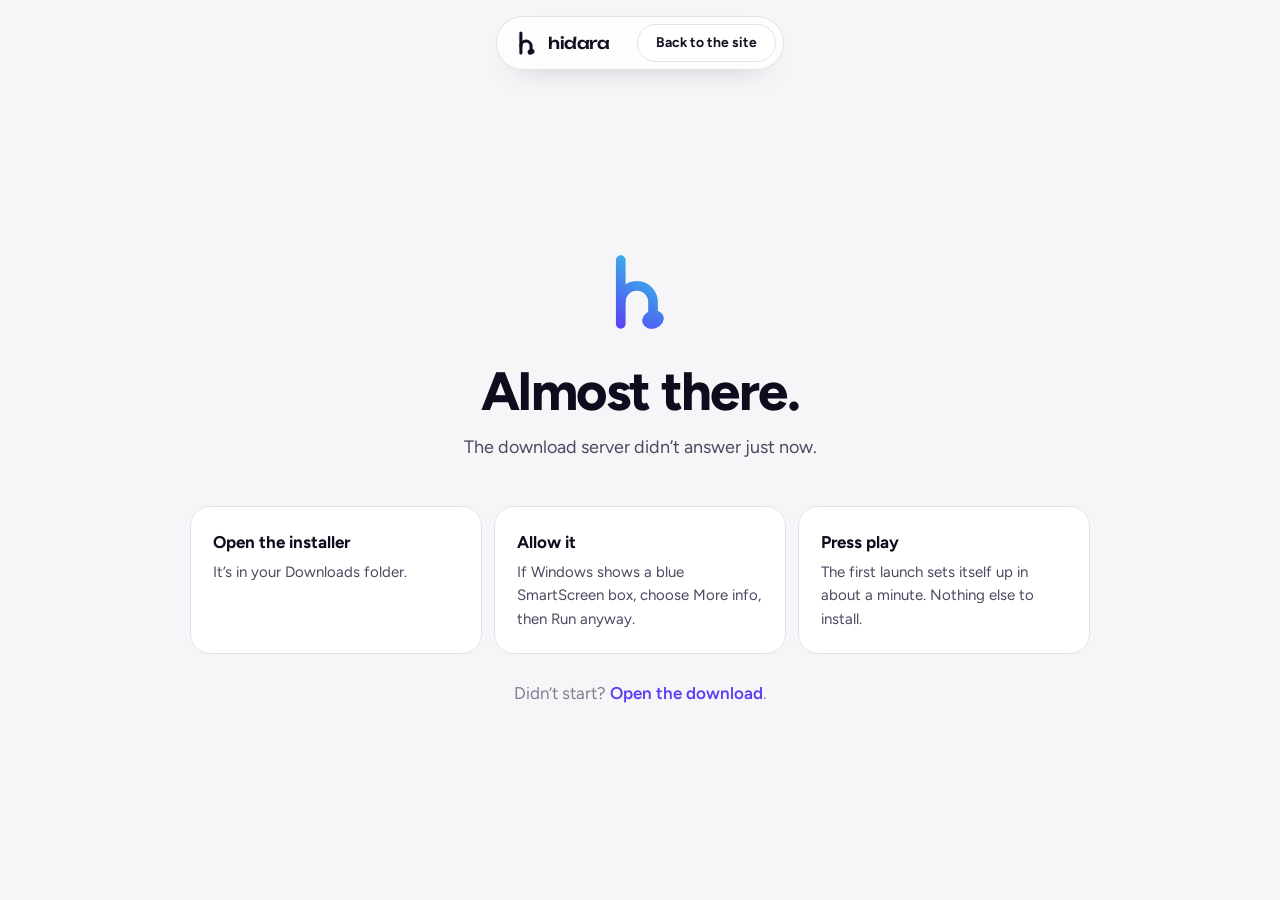
==== docs/download.html @ 874e22da "Website: the new mark" ====
<!doctype html>
<html lang="en">
  <head>
    <meta charset="utf-8" />
    <meta name="viewport" content="width=device-width, initial-scale=1" />
    <title>Downloading hidara</title>
    <meta name="theme-color" content="#f6f6f9" />
    <link rel="icon" href="icon.png" />
    <link rel="preconnect" href="https://fonts.googleapis.com" />
    <link rel="preconnect" href="https://fonts.gstatic.com" crossorigin />
    <link
      href="https://fonts.googleapis.com/css2?family=Figtree:wght@400..800&family=Unbounded:wght@500&display=swap"
      rel="stylesheet"
    />
    <link rel="stylesheet" href="style.css" />
  </head>
  <body>
    <header class="nav">
      <a class="brand" href="./" aria-label="hidara home">
        <svg class="mark" viewBox="167 183 660 660" aria-hidden="true">
          <path d="M330 236V790" />
          <path d="M330 600a140 140 0 0 1 280 0v140" />
          <ellipse class="dot" cx="610" cy="752" rx="96" ry="78" transform="rotate(-20 610 752)" />
        </svg>
        <span>hidara</span>
      </a>
      <a class="btn btn-line btn-small" href="./">Back to the site</a>
    </header>
    <main class="dl-page">
      <div>
        <div class="hero-mark" aria-hidden="true">
          <span class="ping"></span>
          <span class="ping"></span>
          <svg viewBox="167 183 660 660">
            <defs>
              <linearGradient id="ink" x1="280" y1="830" x2="720" y2="230" gradientUnits="userSpaceOnUse">
                <stop offset="0" stop-color="#5b3df5" />
                <stop offset="1" stop-color="#2fd3e6" />
              </linearGradient>
            </defs>
            <path class="inner" d="M330 790V236" />
            <path class="outer" d="M330 600a140 140 0 0 1 280 0v140" />
            <g class="dot"><ellipse cx="610" cy="752" rx="96" ry="78" transform="rotate(-20 610 752)" /></g>
          </svg>
        </div>
        <h1 data-title>Getting hidara ready…</h1>
        <p class="status" data-status>Finding the latest version.</p>
        <div class="steps">
          <div><strong>Open the installer</strong>It’s in your Downloads folder.</div>
          <div><strong>Allow it</strong>If Windows shows a blue SmartScreen box, choose More info, then Run anyway.</div>
          <div><strong>Press play</strong>The first launch sets itself up in about a minute. Nothing else to install.</div>
        </div>
        <p class="again" data-again hidden>Didn’t start? <a class="text-link" data-link href="#">Download it directly</a>.</p>
      </div>
    </main>
    <script>
      ;(() => {
        const title = document.querySelector('[data-title]')
        const status = document.querySelector('[data-status]')
        const again = document.querySelector('[data-again]')
        const link = document.querySelector('[data-link]')
        const fallback = 'https://github.com/FlinnZee/hidara-releases/releases/latest'
        const start = (url, text) => {
          link.href = url
          title.textContent = 'Your download is starting.'
          status.textContent = text
          again.hidden = false
          location.href = url
        }
        fetch('https://api.github.com/repos/FlinnZee/hidara-releases/releases/latest')
          .then((r) => (r.ok ? r.json() : Promise.reject(new Error(String(r.status)))))
          .then((rel) => {
            const asset = rel.assets.find((a) => a.name.endsWith('-setup.exe'))
            if (!asset) throw new Error('no installer')
            const mb = Math.round(asset.size / 1048576)
            start(asset.browser_download_url, `hidara ${rel.tag_name.replace(/^v/, '')} for Windows, ${mb} MB.`)
          })
          .catch(() => {
            title.textContent = 'Almost there.'
            status.textContent = 'The download server didn’t answer just now.'
            link.href = fallback
            link.textContent = 'Open the download'
            again.hidden = false
          })
      })()
    </script>
  </body>
</html>
---- docs/style.css ----
/* hidara website. Light paper, ink type, the app's own violet-to-cyan as the one color. */

:root {
  --paper: #f6f6f9;
  --paper-2: #ececf2;
  --card: #ffffff;
  --ink: #0e0c1d;
  --ink-2: #4b4960;
  --ink-3: #807e93;
  --line: #e1e0ea;
  --violet: #5b3df5;
  --cyan: #2fd3e6;
  --grad: linear-gradient(120deg, var(--violet), var(--cyan));
  --style-accent: #8a6cff;
  --radius: 26px;
  --ease: cubic-bezier(0.22, 1, 0.36, 1);
  color-scheme: light;
}

* {
  box-sizing: border-box;
}

html {
  scroll-behavior: smooth;
  scroll-padding-top: 90px;
}

body {
  margin: 0;
  background: var(--paper);
  color: var(--ink);
  font-family: 'Figtree', system-ui, sans-serif;
  font-size: 17px;
  line-height: 1.55;
  -webkit-font-smoothing: antialiased;
  overflow-x: clip;
}

img {
  display: block;
  max-width: 100%;
}

a {
  color: inherit;
}

h1,
h2,
h3 {
  margin: 0;
  letter-spacing: -0.03em;
  line-height: 1.04;
}

h2 {
  font-size: clamp(34px, 4.6vw, 58px);
  font-weight: 750;
}

h3 {
  font-size: 21px;
  font-weight: 700;
  letter-spacing: -0.02em;
}

p {
  margin: 0;
}

:focus-visible {
  outline: 2.5px solid var(--violet);
  outline-offset: 3px;
  border-radius: 8px;
}

/* ---------------------------------------------------------------- buttons */

.btn {
  display: inline-flex;
  align-items: center;
  gap: 10px;
  height: 52px;
  padding: 0 26px;
  border-radius: 999px;
  font: inherit;
  font-weight: 650;
  font-size: 16px;
  text-decoration: none;
  cursor: pointer;
  transition:
    transform 160ms var(--ease),
    background-color 160ms;
}
.btn:active {
  transform: scale(0.97);
}
.btn-ink {
  background: var(--ink);
  color: #fff;
}
.btn-ink:hover {
  background: #2a2640;
}
.btn-line {
  border: 1.5px solid var(--line);
  background: var(--card);
}
.btn-line:hover {
  border-color: var(--ink-3);
}
.btn-small {
  height: 38px;
  padding: 0 18px;
  font-size: 14px;
}
.text-link {
  color: var(--violet);
  font-weight: 600;
  text-decoration: none;
}
.text-link:hover {
  text-decoration: underline;
}

/* ---------------------------------------------------------------- nav */

.nav {
  position: fixed;
  top: 16px;
  left: 50%;
  z-index: 50;
  display: flex;
  align-items: center;
  gap: 28px;
  padding: 7px 7px 7px 18px;
  transform: translateX(-50%);
  border: 1px solid var(--line);
  border-radius: 999px;
  background: rgb(255 255 255 / 0.78);
  backdrop-filter: blur(18px) saturate(1.4);
  box-shadow: 0 12px 30px -20px rgb(14 12 29 / 0.35);
}
.brand {
  display: flex;
  align-items: center;
  gap: 9px;
  font-family: 'Unbounded', sans-serif;
  font-weight: 500;
  font-size: 16px;
  letter-spacing: -0.03em;
  text-decoration: none;
}
.mark {
  width: 24px;
  height: 24px;
  fill: none;
  stroke: currentColor;
  stroke-width: 84;
  stroke-linecap: round;
  stroke-linejoin: round;
}
.mark .dot {
  fill: currentColor;
  stroke: none;
}
.nav nav {
  display: flex;
  gap: 22px;
  font-size: 14.5px;
  font-weight: 550;
}
.nav nav a {
  color: var(--ink-2);
  text-decoration: none;
}
.nav nav a:hover {
  color: var(--ink);
}

/* ---------------------------------------------------------------- hero */

.hero {
  display: grid;
  grid-template-columns: minmax(0, 0.9fr) minmax(0, 1.25fr);
  align-items: center;
  gap: clamp(32px, 5vw, 80px);
  min-height: 100vh;
  padding: 130px clamp(20px, 5vw, 72px) 70px;
}
.hero-mark {
  position: relative;
  width: 76px;
  height: 76px;
}
.hero-mark svg {
  position: relative;
  width: 76px;
  height: 76px;
  overflow: visible;
  fill: none;
  stroke: url(#ink);
  stroke-width: 84;
  stroke-linecap: round;
  stroke-linejoin: round;
}
/* The h writes itself: up the stem, over the shoulder, and its note lands */
.hero-mark .inner {
  stroke-dasharray: 556;
  stroke-dashoffset: 556;
  animation: draw 520ms var(--ease) 150ms forwards;
}
.hero-mark .outer {
  stroke-dasharray: 582;
  stroke-dashoffset: 582;
  animation: draw 620ms var(--ease) 480ms forwards;
}
.hero-mark .dot {
  fill: url(#ink);
  stroke: none;
  transform-box: fill-box;
  transform-origin: center;
  animation: pop 460ms cubic-bezier(0.3, 1.6, 0.5, 1) 980ms both;
}
.hero-mark .ping {
  position: absolute;
  left: 67.1%;
  top: 86.2%;
  width: 16px;
  height: 16px;
  margin: -8px 0 0 -8px;
  border: 1.5px solid var(--violet);
  border-radius: 50%;
  opacity: 0;
  animation: ping 2.4s cubic-bezier(0.2, 0.7, 0.3, 1) 1s infinite;
}
.hero-mark .ping + .ping {
  border-color: var(--cyan);
  animation-delay: 2.2s;
}
@keyframes draw {
  to {
    stroke-dashoffset: 0;
  }
}
@keyframes pop {
  from {
    transform: scale(0);
  }
}
@keyframes ping {
  0% {
    opacity: 0.8;
    transform: scale(1);
  }
  70%,
  100% {
    opacity: 0;
    transform: scale(7);
  }
}

.wordmark {
  margin-top: 28px;
  font-family: 'Unbounded', sans-serif;
  font-weight: 500;
  font-size: clamp(64px, 8vw, 124px);
  letter-spacing: -0.065em;
  line-height: 0.92;
  animation: rise 900ms var(--ease) 200ms both;
}
.lead {
  margin-top: 22px;
  max-width: 21ch;
  font-size: clamp(22px, 2.1vw, 28px);
  line-height: 1.25;
  font-weight: 550;
  letter-spacing: -0.015em;
  animation: rise 900ms var(--ease) 320ms both;
}
.cta {
  display: flex;
  flex-wrap: wrap;
  align-items: center;
  gap: 14px 24px;
  margin-top: 30px;
}
.hero .cta {
  animation: rise 900ms var(--ease) 440ms both;
}
.meta {
  margin-top: 16px;
  color: var(--ink-3);
  font-size: 14.5px;
}
.stats {
  display: flex;
  gap: clamp(24px, 4vw, 54px);
  margin: 44px 0 0;
}
.stats div {
  display: flex;
  flex-direction: column-reverse;
}
.stats [hidden] {
  display: none;
}
.stats dt {
  font-size: clamp(34px, 3.6vw, 52px);
  font-weight: 750;
  letter-spacing: -0.04em;
  line-height: 1;
  font-variant-numeric: tabular-nums;
}
.stats dd {
  margin: 6px 0 0;
  color: var(--ink-3);
  font-size: 14px;
}
@keyframes rise {
  from {
    opacity: 0;
    transform: translateY(18px);
  }
}

/* A laptop drawn in CSS, so the screenshot stays crisp at any size */
.laptop {
  margin: 0;
  perspective: 1600px;
  animation: laptop-in 1200ms var(--ease) 260ms both;
}
.lid {
  padding: 2.2% 2.2% 2.8%;
  border-radius: 22px 22px 6px 6px;
  background: linear-gradient(#26232f, #121118);
  box-shadow:
    0 0 0 1.5px #3b3846 inset,
    0 50px 90px -40px rgb(14 12 29 / 0.55);
}
.lid img {
  width: 100%;
  border-radius: 6px;
  aspect-ratio: 16 / 10;
  object-fit: cover;
}
.deck {
  height: 16px;
  margin: 0 -5%;
  border-radius: 0 0 18px 18px;
  background: linear-gradient(#d9d8e0, #a9a8b5);
  box-shadow: 0 30px 50px -28px rgb(14 12 29 / 0.6);
  position: relative;
}
.deck::after {
  content: '';
  position: absolute;
  top: 0;
  left: 50%;
  width: 16%;
  height: 7px;
  transform: translateX(-50%);
  border-radius: 0 0 10px 10px;
  background: #b9b8c4;
}
@keyframes laptop-in {
  from {
    opacity: 0;
    transform: translateY(40px) rotateX(10deg);
  }
}

/* ---------------------------------------------------------------- shared section bits */

section {
  padding: clamp(80px, 11vw, 150px) clamp(20px, 5vw, 72px);
}
.section-head {
  max-width: 900px;
}
.section-head p {
  margin-top: 22px;
  max-width: 62ch;
  color: var(--ink-2);
  font-size: 19px;
}
.reveal {
  opacity: 0;
  transform: translateY(26px);
  transition:
    opacity 900ms var(--ease),
    transform 900ms var(--ease);
}
.reveal.in {
  opacity: 1;
  transform: none;
}

/* ---------------------------------------------------------------- styles (the dark band) */

.styles {
  position: relative;
  margin: 0 clamp(8px, 1.5vw, 20px);
  padding-bottom: clamp(32px, 5vw, 72px);
  border-radius: 40px;
  background: #0c0b14;
  color: #f4f2fb;
  overflow: hidden;
  isolation: isolate;
}
.styles::before {
  content: '';
  position: absolute;
  inset: -30% -10% auto;
  height: 80%;
  z-index: -1;
  background: radial-gradient(closest-side, color-mix(in oklab, var(--style-accent) 45%, transparent), transparent);
  transition: background 900ms;
  filter: blur(40px);
}
.styles .section-head p {
  color: #b9b6c9;
}
.style-stage {
  position: relative;
  margin-top: 56px;
  border-radius: 22px;
  overflow: hidden;
  box-shadow:
    0 0 0 1px rgb(255 255 255 / 0.08),
    0 40px 100px -40px color-mix(in oklab, var(--style-accent) 60%, black);
  transition: box-shadow 900ms;
  aspect-ratio: 16 / 10;
}
.style-stage img {
  position: absolute;
  inset: 0;
  width: 100%;
  height: 100%;
  object-fit: cover;
  transition: opacity 700ms var(--ease);
}
.style-stage [data-style-next] {
  opacity: 0;
}
.style-picker {
  display: grid;
  grid-template-columns: repeat(6, minmax(0, 1fr));
  gap: 10px;
  margin-top: 22px;
}
.style-picker button {
  display: flex;
  flex-direction: column;
  gap: 4px;
  padding: 16px 16px 14px;
  border: 1px solid rgb(255 255 255 / 0.08);
  border-radius: 18px;
  background: rgb(255 255 255 / 0.03);
  color: inherit;
  font: inherit;
  text-align: left;
  cursor: pointer;
  transition:
    background 200ms,
    border-color 200ms;
}
.style-picker button:hover {
  background: rgb(255 255 255 / 0.07);
}
.style-picker button[aria-selected='true'] {
  border-color: var(--style-accent);
  background: color-mix(in oklab, var(--style-accent) 16%, transparent);
}
.style-picker .name {
  font-size: 22px;
  line-height: 1.1;
}
.style-picker .what {
  color: #a19eb3;
  font-size: 13.5px;
  line-height: 1.35;
}

/* ---------------------------------------------------------------- sound */

.sound {
  display: grid;
  grid-template-columns: minmax(0, 1fr) minmax(0, 1fr);
  align-items: center;
  gap: clamp(32px, 6vw, 90px);
}
.sound-copy p {
  margin-top: 22px;
  color: var(--ink-2);
  font-size: 19px;
  max-width: 48ch;
}
.presets {
  display: flex;
  flex-wrap: wrap;
  gap: 10px;
  margin-top: 30px;
}
.presets button {
  height: 42px;
  padding: 0 18px;
  border: 1.5px solid var(--line);
  border-radius: 999px;
  background: var(--card);
  color: var(--ink);
  font: inherit;
  font-size: 15px;
  font-weight: 600;
  cursor: pointer;
  transition:
    background 180ms,
    color 180ms,
    border-color 180ms;
}
.presets button:hover {
  border-color: var(--ink-3);
}
.presets button[aria-checked='true'] {
  border-color: var(--ink);
  background: var(--ink);
  color: #fff;
}
.eq-card {
  padding: 36px 32px 24px;
  border-radius: var(--radius);
  background: #0c0b14;
  box-shadow: 0 40px 80px -40px rgb(14 12 29 / 0.6);
}
.eq {
  display: grid;
  grid-template-columns: repeat(10, 1fr);
  gap: 12px;
  height: 260px;
  align-items: end;
}
.eq span {
  height: 50%;
  border-radius: 999px;
  background: var(--grad);
  transition: height 700ms var(--ease);
}
.eq-labels {
  display: grid;
  grid-template-columns: repeat(10, 1fr);
  gap: 12px;
  margin-top: 14px;
  color: #8d8a9f;
  font-size: 12px;
  text-align: center;
  font-variant-numeric: tabular-nums;
}

/* ---------------------------------------------------------------- features */

.bento {
  display: grid;
  grid-template-columns: repeat(3, minmax(0, 1fr));
  gap: 14px;
  margin-top: 56px;
}
.tile {
  display: flex;
  flex-direction: column;
  gap: 10px;
  padding: 28px;
  border: 1px solid var(--line);
  border-radius: var(--radius);
  background: var(--card);
  overflow: hidden;
}
.tile p {
  color: var(--ink-2);
  font-size: 15.5px;
}
.tile-wide {
  grid-column: span 2;
}
.tile-tall {
  grid-row: span 2;
}
.tile-full {
  grid-column: 1 / -1;
}
.tile-dark {
  border-color: transparent;
  background: #0c0b14;
  color: #f4f2fb;
}
.tile-dark p {
  color: #b9b6c9;
}
.tile img {
  margin-top: auto;
  border-radius: 14px;
  aspect-ratio: 16 / 9;
  object-fit: cover;
  object-position: left top;
}
.chips {
  display: flex;
  flex-wrap: wrap;
  gap: 8px;
  margin-top: auto;
  padding-top: 10px;
}
.chips span {
  padding: 8px 14px;
  border-radius: 999px;
  background: var(--paper-2);
  font-size: 14px;
  font-weight: 600;
}
.chips.small span {
  padding: 6px 12px;
  font-size: 13px;
}
.link-demo {
  margin-top: auto;
  padding: 12px 16px;
  border: 1.5px solid var(--line);
  border-radius: 999px;
  color: var(--ink-2);
  font-size: 14px;
  white-space: nowrap;
  overflow: hidden;
}
.caret {
  display: inline-block;
  width: 2px;
  height: 1.05em;
  margin-left: 2px;
  vertical-align: -0.15em;
  background: var(--violet);
  animation: blink 1s steps(1) infinite;
}
@keyframes blink {
  50% {
    opacity: 0;
  }
}
.lyric-demo {
  margin-top: auto;
  padding-top: 30px;
}
.lyric-demo .line {
  font-size: clamp(30px, 3vw, 42px);
  font-weight: 750;
  letter-spacing: -0.03em;
  line-height: 1.1;
  color: #f4f2fb;
}
.lyric-demo .line span {
  background: linear-gradient(90deg, #fff 50%, rgb(255 255 255 / 0.35) 50%);
  background-size: 200% 100%;
  background-position: 100% 0;
  -webkit-background-clip: text;
  background-clip: text;
  color: transparent;
  animation: fill 2.4s ease-in-out infinite;
}
.lyric-demo .sub {
  margin-top: 10px;
  color: #8d8a9f;
  font-size: 16px;
}
@keyframes fill {
  0%,
  15% {
    background-position: 100% 0;
  }
  55%,
  100% {
    background-position: 0 0;
  }
}
.wave {
  width: 100%;
  margin-top: auto;
  fill: none;
  stroke: url(#ink);
  stroke: var(--violet);
  stroke-width: 3;
  stroke-linecap: round;
}
.discord {
  display: flex;
  gap: 12px;
  align-items: center;
  margin-top: auto;
  padding: 12px;
  border-radius: 14px;
  background: #1e1f22;
  color: #dbdee1;
  font-size: 13px;
}
.discord img {
  width: 56px;
  height: 56px;
  border-radius: 10px;
}
.discord b {
  display: block;
  color: #fff;
  font-size: 12px;
  font-weight: 700;
}
.discord span {
  display: block;
  line-height: 1.35;
}

/* ---------------------------------------------------------------- maker */

.maker {
  display: grid;
  grid-template-columns: minmax(0, 0.8fr) minmax(0, 1fr);
  align-items: center;
  gap: clamp(32px, 6vw, 90px);
}
.maker img {
  width: 100%;
  aspect-ratio: 4 / 5;
  object-fit: cover;
  border-radius: 34px;
  box-shadow: 0 50px 90px -50px rgb(14 12 29 / 0.7);
}
.maker-copy p {
  margin-top: 20px;
  color: var(--ink-2);
  font-size: 19px;
  max-width: 44ch;
}
.maker-copy .island {
  display: flex;
  align-items: center;
  gap: 14px;
  font-size: 16px;
}
.island svg {
  width: 30px;
  flex: none;
  fill: color-mix(in oklab, var(--violet) 14%, transparent);
  stroke: var(--violet);
  stroke-width: 3;
  stroke-linejoin: round;
}
.island strong {
  color: var(--ink);
}
.maker-copy .maker-name {
  color: var(--ink);
  font-size: 24px;
  font-weight: 650;
  letter-spacing: -0.02em;
  line-height: 1.3;
}
.who {
  display: inline-grid;
  justify-items: start;
  padding: 0;
  border: 0;
  background: none;
  color: var(--violet);
  font: inherit;
  cursor: pointer;
}
.who span {
  grid-area: 1 / 1;
  transition:
    opacity 260ms var(--ease),
    transform 260ms var(--ease),
    filter 260ms;
}
.who span + span {
  opacity: 0;
  transform: translateY(6px);
  filter: blur(2px);
  white-space: nowrap;
}
.who:hover span:first-child,
.who:focus-visible span:first-child,
.who.full span:first-child {
  opacity: 0;
  transform: translateY(-6px);
  filter: blur(2px);
}
.who:hover span + span,
.who:focus-visible span + span,
.who.full span + span {
  opacity: 1;
  transform: none;
  filter: none;
}
.maker .cta {
  margin-top: 30px;
}

/* ---------------------------------------------------------------- download */

.download {
  text-align: center;
}
.dl-cards {
  display: grid;
  grid-template-columns: minmax(0, 1.4fr) minmax(0, 1fr);
  gap: 14px;
  max-width: 980px;
  margin: 48px auto 0;
  text-align: left;
}
.dl-card {
  display: flex;
  flex-direction: column;
  gap: 8px;
  padding: 34px;
  border: 1px solid var(--line);
  border-radius: var(--radius);
  background: var(--card);
}
.dl-card.quiet {
  background: transparent;
}
.dl-card h3 {
  font-size: 26px;
}
.dl-card p {
  color: var(--ink-2);
}
.dl-card .muted {
  color: var(--ink-3);
  font-size: 14.5px;
}
.dl-card .cta {
  margin-top: auto;
  padding-top: 18px;
}
.note {
  max-width: 64ch;
  margin: 26px auto 0;
  color: var(--ink-3);
  font-size: 14.5px;
}

/* ---------------------------------------------------------------- faq */

.faq {
  max-width: 860px;
  margin: 0 auto;
}
.faq h2 {
  margin-bottom: 30px;
}
.faq details {
  border-top: 1px solid var(--line);
}
.faq details:last-child {
  border-bottom: 1px solid var(--line);
}
.faq summary {
  display: flex;
  justify-content: space-between;
  gap: 20px;
  padding: 22px 0;
  font-size: 19px;
  font-weight: 650;
  cursor: pointer;
  list-style: none;
}
.faq summary::-webkit-details-marker {
  display: none;
}
.faq summary::after {
  content: '+';
  color: var(--ink-3);
  font-weight: 400;
  font-size: 26px;
  line-height: 1;
  transition: transform 260ms var(--ease);
}
.faq details[open] summary::after {
  transform: rotate(45deg);
}
.faq details p {
  padding: 0 0 24px;
  color: var(--ink-2);
  max-width: 64ch;
}

/* ---------------------------------------------------------------- footer */

.foot {
  display: flex;
  flex-wrap: wrap;
  align-items: center;
  justify-content: space-between;
  gap: 14px 30px;
  padding: 40px clamp(20px, 5vw, 72px) 50px;
  border-top: 1px solid var(--line);
  color: var(--ink-2);
  font-size: 15px;
}
.foot-links {
  display: flex;
  gap: 22px;
}
.foot a {
  text-decoration: none;
  font-weight: 600;
  color: var(--ink);
}
.foot a:hover {
  text-decoration: underline;
}
.foot-brand {
  display: flex;
  align-items: center;
  gap: 9px;
  color: var(--ink);
  font-family: 'Unbounded', sans-serif;
  font-weight: 500;
  letter-spacing: -0.03em;
}
.fine {
  width: 100%;
  color: var(--ink-3);
  font-size: 13.5px;
}

/* ---------------------------------------------------------------- download page */

.dl-page {
  display: grid;
  place-items: center;
  min-height: 100vh;
  padding: 120px 20px 60px;
  text-align: center;
}
.dl-page .hero-mark {
  margin: 0 auto;
}
.dl-page h1 {
  margin-top: 34px;
  font-size: clamp(34px, 4.4vw, 54px);
  font-weight: 750;
}
.dl-page .status {
  margin-top: 14px;
  color: var(--ink-2);
  font-size: 18px;
}
.steps {
  display: grid;
  grid-template-columns: repeat(3, minmax(0, 1fr));
  gap: 12px;
  max-width: 900px;
  margin: 44px auto 0;
  text-align: left;
}
.steps div {
  padding: 22px;
  border: 1px solid var(--line);
  border-radius: 20px;
  background: var(--card);
  color: var(--ink-2);
  font-size: 15px;
}
.steps strong {
  display: block;
  margin-bottom: 6px;
  color: var(--ink);
  font-size: 17px;
}
.again {
  margin-top: 26px;
  color: var(--ink-3);
}

/* ---------------------------------------------------------------- small screens */

@media (max-width: 980px) {
  .hero,
  .sound,
  .maker {
    grid-template-columns: 1fr;
  }
  .hero {
    padding-top: 110px;
    min-height: 0;
  }
  .style-picker {
    grid-template-columns: repeat(3, minmax(0, 1fr));
  }
  .bento {
    grid-template-columns: 1fr 1fr;
  }
  .dl-cards {
    grid-template-columns: 1fr;
  }
}
@media (max-width: 680px) {
  .nav nav {
    display: none;
  }
  .nav {
    gap: 14px;
  }
  .style-picker {
    grid-template-columns: 1fr 1fr;
  }
  .bento {
    grid-template-columns: 1fr;
  }
  .tile-wide {
    grid-column: auto;
  }
  .tile-tall {
    grid-row: auto;
  }
  .stats {
    gap: 22px;
  }
  .steps {
    grid-template-columns: 1fr;
  }
  .styles {
    border-radius: 28px;
  }
}

@media (prefers-reduced-motion: reduce) {
  *,
  *::before,
  *::after {
    animation: none !important;
    transition: none !important;
  }
  .hero-mark .inner,
  .hero-mark .outer {
    stroke-dashoffset: 0;
  }
  .reveal {
    opacity: 1;
    transform: none;
  }
}
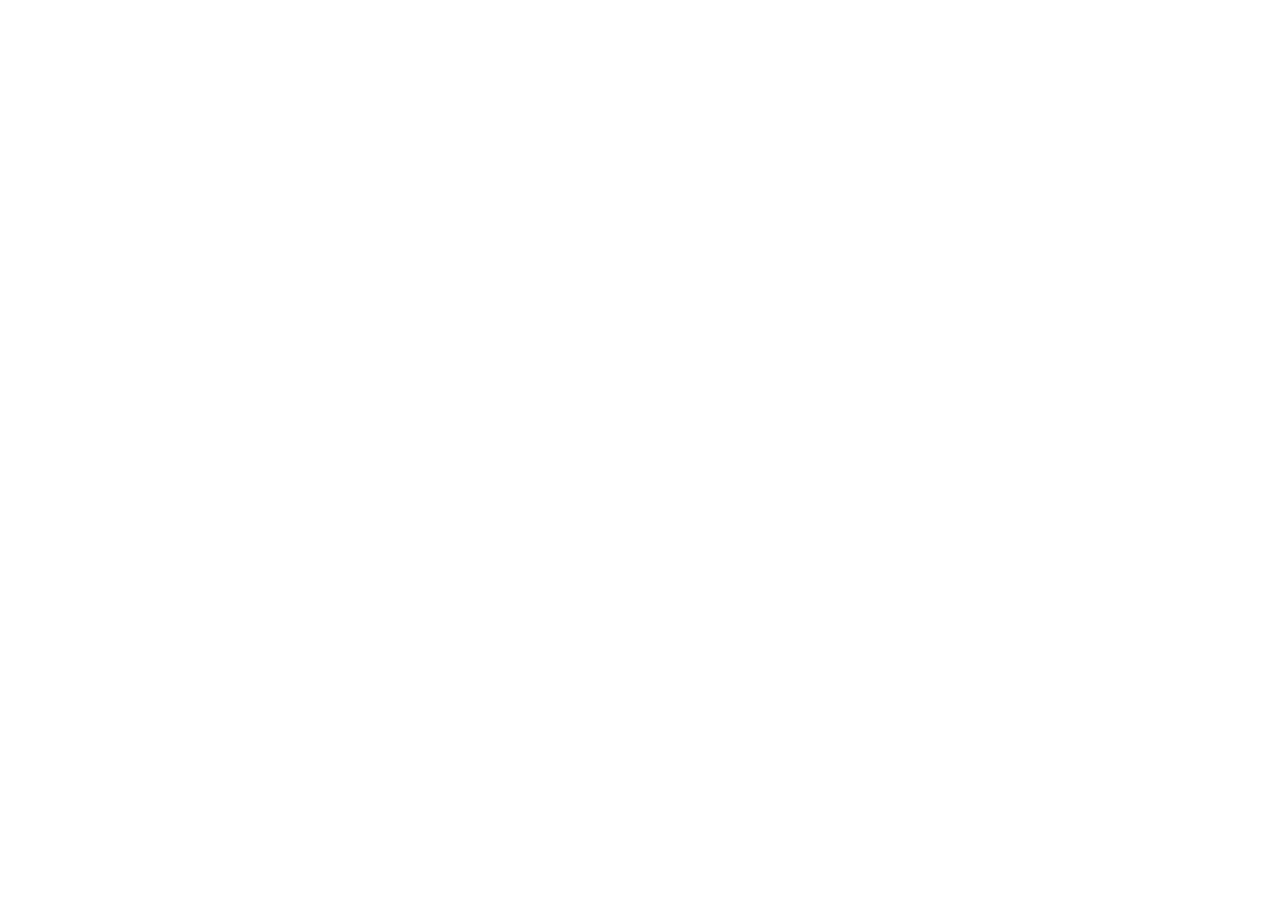
==== commit a30d98e7: "Website: hidara now lives at hidara.pages.dev" ====
--- a/docs/download.html
+++ b/docs/download.html
@@ -2,87 +2,13 @@
 <html lang="en">
   <head>
     <meta charset="utf-8" />
-    <meta name="viewport" content="width=device-width, initial-scale=1" />
-    <title>Downloading hidara</title>
-    <meta name="theme-color" content="#f6f6f9" />
-    <link rel="icon" href="icon.png" />
-    <link rel="preconnect" href="https://fonts.googleapis.com" />
-    <link rel="preconnect" href="https://fonts.gstatic.com" crossorigin />
-    <link
-      href="https://fonts.googleapis.com/css2?family=Figtree:wght@400..800&family=Unbounded:wght@500&display=swap"
-      rel="stylesheet"
-    />
-    <link rel="stylesheet" href="style.css" />
+    <title>hidara</title>
+    <meta name="robots" content="noindex" />
+    <link rel="canonical" href="https://hidara.pages.dev/download.html" />
+    <meta http-equiv="refresh" content="0; url=https://hidara.pages.dev/download.html" />
+    <script>location.replace('https://hidara.pages.dev/download.html' + location.search + location.hash)</script>
   </head>
   <body>
-    <header class="nav">
-      <a class="brand" href="./" aria-label="hidara home">
-        <svg class="mark" viewBox="167 183 660 660" aria-hidden="true">
-          <path d="M330 236V790" />
-          <path d="M330 600a140 140 0 0 1 280 0v140" />
-          <ellipse class="dot" cx="610" cy="752" rx="96" ry="78" transform="rotate(-20 610 752)" />
-        </svg>
-        <span>hidara</span>
-      </a>
-      <a class="btn btn-line btn-small" href="./">Back to the site</a>
-    </header>
-    <main class="dl-page">
-      <div>
-        <div class="hero-mark" aria-hidden="true">
-          <span class="ping"></span>
-          <span class="ping"></span>
-          <svg viewBox="167 183 660 660">
-            <defs>
-              <linearGradient id="ink" x1="280" y1="830" x2="720" y2="230" gradientUnits="userSpaceOnUse">
-                <stop offset="0" stop-color="#5b3df5" />
-                <stop offset="1" stop-color="#2fd3e6" />
-              </linearGradient>
-            </defs>
-            <path class="inner" d="M330 790V236" />
-            <path class="outer" d="M330 600a140 140 0 0 1 280 0v140" />
-            <g class="dot"><ellipse cx="610" cy="752" rx="96" ry="78" transform="rotate(-20 610 752)" /></g>
-          </svg>
-        </div>
-        <h1 data-title>Getting hidara ready…</h1>
-        <p class="status" data-status>Finding the latest version.</p>
-        <div class="steps">
-          <div><strong>Open the installer</strong>It’s in your Downloads folder.</div>
-          <div><strong>Allow it</strong>If Windows shows a blue SmartScreen box, choose More info, then Run anyway.</div>
-          <div><strong>Press play</strong>The first launch sets itself up in about a minute. Nothing else to install.</div>
-        </div>
-        <p class="again" data-again hidden>Didn’t start? <a class="text-link" data-link href="#">Download it directly</a>.</p>
-      </div>
-    </main>
-    <script>
-      ;(() => {
-        const title = document.querySelector('[data-title]')
-        const status = document.querySelector('[data-status]')
-        const again = document.querySelector('[data-again]')
-        const link = document.querySelector('[data-link]')
-        const fallback = 'https://github.com/FlinnZee/hidara-releases/releases/latest'
-        const start = (url, text) => {
-          link.href = url
-          title.textContent = 'Your download is starting.'
-          status.textContent = text
-          again.hidden = false
-          location.href = url
-        }
-        fetch('https://api.github.com/repos/FlinnZee/hidara-releases/releases/latest')
-          .then((r) => (r.ok ? r.json() : Promise.reject(new Error(String(r.status)))))
-          .then((rel) => {
-            const asset = rel.assets.find((a) => a.name.endsWith('-setup.exe'))
-            if (!asset) throw new Error('no installer')
-            const mb = Math.round(asset.size / 1048576)
-            start(asset.browser_download_url, `hidara ${rel.tag_name.replace(/^v/, '')} for Windows, ${mb} MB.`)
-          })
-          .catch(() => {
-            title.textContent = 'Almost there.'
-            status.textContent = 'The download server didn’t answer just now.'
-            link.href = fallback
-            link.textContent = 'Open the download'
-            again.hidden = false
-          })
-      })()
-    </script>
+    <p>hidara has a new home. <a href="https://hidara.pages.dev/download.html">Continue to hidara</a>.</p>
   </body>
 </html>
